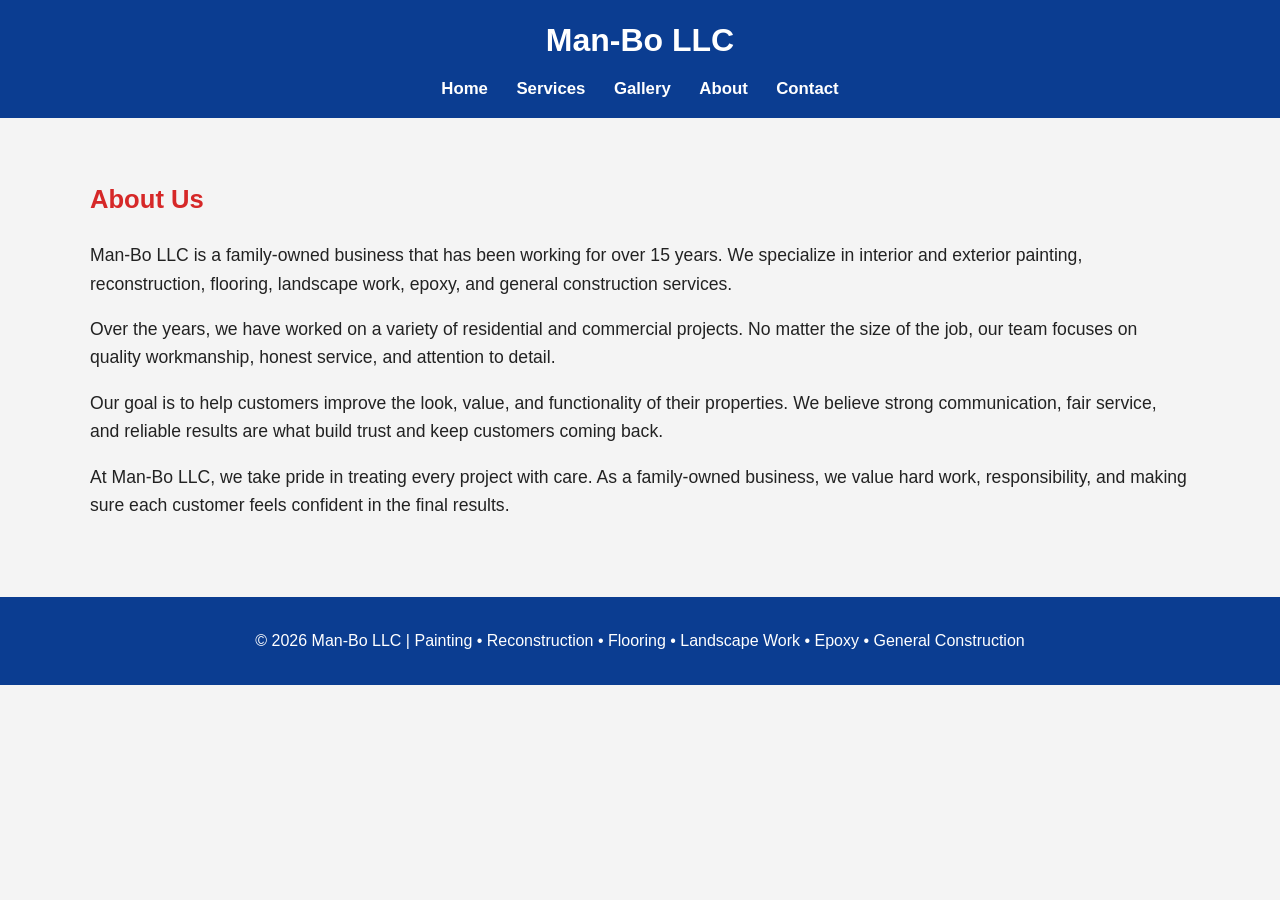
==== about.html @ 94480020 "Add files via upload" ====
<!DOCTYPE html>
<html lang="en">
<head>
  <meta charset="utf-8">
  <meta name="viewport" content="width=device-width, initial-scale=1.0">
  <title>Man-Bo LLC | About</title>
  <meta name="description" content="Learn more about Man-Bo LLC, a family-owned business with over 15 years of experience in painting, reconstruction, flooring, landscape work, epoxy, and general construction.">
  <link rel="stylesheet" href="style.css">
</head>
<body>
  <header>
    <div class="container">
      <h1>Man-Bo LLC</h1>
      <nav>
        <ul>
          <li><a href="index.html">Home</a></li>
          <li><a href="services.html">Services</a></li>
          <li><a href="gallery.html">Gallery</a></li>
          <li><a href="about.html">About</a></li>
          <li><a href="contact.html">Contact</a></li>
        </ul>
      </nav>
    </div>
  </header>

  <main class="container">
    <h2>About Us</h2>

    <p>
      Man-Bo LLC is a family-owned business that has been working for over 15 years.
      We specialize in interior and exterior painting, reconstruction, flooring,
      landscape work, epoxy, and general construction services.
    </p>

    <p>
      Over the years, we have worked on a variety of residential and commercial
      projects. No matter the size of the job, our team focuses on quality
      workmanship, honest service, and attention to detail.
    </p>

    <p>
      Our goal is to help customers improve the look, value, and functionality of
      their properties. We believe strong communication, fair service, and reliable
      results are what build trust and keep customers coming back.
    </p>

    <p>
      At Man-Bo LLC, we take pride in treating every project with care. As a
      family-owned business, we value hard work, responsibility, and making sure
      each customer feels confident in the final results.
    </p>
  </main>

  <footer>
    <p>&copy; 2026 Man-Bo LLC | Painting • Reconstruction • Flooring • Landscape Work • Epoxy • General Construction</p>
  </footer>
</body>
</html>
---- style.css ----
* {
  box-sizing: border-box;
}

body {
  margin: 0;
  font-family: Arial, Helvetica, sans-serif;
  line-height: 1.6;
  background-color: #f4f4f4;
  color: #222222;
}

.container {
  width: 90%;
  max-width: 1100px;
  margin: 0 auto;
}

header {
  background-color: #0b3d91;
  color: #ffffff;
  padding: 15px 0;
  position: sticky;
  top: 0;
  z-index: 1000;
}

header h1 {
  margin: 0;
  text-align: center;
  font-size: 2rem;
}

nav ul {
  list-style: none;
  padding: 0;
  margin: 10px 0 0 0;
  text-align: center;
}

nav li {
  display: inline-block;
  margin: 0 12px;
}

nav a {
  color: #ffffff;
  text-decoration: none;
  font-weight: bold;
  font-size: 1.05rem;
}

nav a:hover {
  color: #ff7a00;
}

.hero {
  background: linear-gradient(rgba(214, 40, 40, 0.75), rgba(0, 0, 0, 0.6)),
    url("https://images.unsplash.com/photo-1500382017468-9049fed747ef?auto=format&fit=crop&w=1400&q=80")
    center/cover no-repeat;
  color: #ffffff;
  text-align: center;
  padding: 120px 20px;
}

.hero h2 {
  font-size: 2.6rem;
  margin-bottom: 15px;
}

.hero p {
  font-size: 1.2rem;
  max-width: 750px;
  margin: 0 auto 20px auto;
}

.button {
  display: inline-block;
  background-color: #ff7a00;
  color: #ffffff;
  padding: 14px 24px;
  text-decoration: none;
  border-radius: 6px;
  font-weight: bold;
  font-size: 1.1rem;
  border: none;
  cursor: pointer;
  margin-top: 10px;
}

.button:hover {
  background-color: #d62828;
}

.call-btn {
  display: inline-block;
  margin-top: 12px;
  background-color: #d62828;
  color: #ffffff;
  padding: 10px 18px;
  border-radius: 6px;
  text-decoration: none;
  font-weight: bold;
}

.call-btn:hover {
  background-color: #ff7a00;
}

main {
  padding: 40px 0;
}

main p {
  font-size: 1.1rem;
}

section {
  margin-bottom: 35px;
}

h2,
h3 {
  color: #d62828;
  font-size: 1.6rem;
}

.service-grid {
  display: grid;
  grid-template-columns: repeat(auto-fit, minmax(240px, 1fr));
  gap: 20px;
}

.card {
  background: #ffffff;
  padding: 20px;
  border-left: 6px solid #ff7a00;
  border-radius: 8px;
  box-shadow: 0 2px 8px rgba(0, 0, 0, 0.1);
  transition: transform 0.2s ease;
}

.card:hover {
  transform: translateY(-5px);
}

.card h4 {
  color: #d62828;
  margin-top: 0;
}

table {
  width: 100%;
  border-collapse: collapse;
  background-color: #ffffff;
  margin-top: 15px;
}

th,
td {
  border: 1px solid #d9d9d9;
  padding: 12px;
  text-align: left;
}

th {
  background-color: #0b3d91;
  color: #ffffff;
}

.gallery-grid {
  display: grid;
  grid-template-columns: repeat(auto-fit, minmax(240px, 1fr));
  gap: 20px;
}

.gallery-item {
  background: #ffffff;
  padding: 15px;
  border-radius: 8px;
  text-align: center;
  box-shadow: 0 2px 8px rgba(0, 0, 0, 0.12);
}

.gallery-item img {
  width: 100%;
  height: 220px;
  object-fit: cover;
  background: #dddddd;
  border-radius: 5px;
}

.contact-info {
  background: #ffffff;
  padding: 20px;
  border-left: 6px solid #ff7a00;
  margin-bottom: 20px;
  border-radius: 8px;
  box-shadow: 0 2px 8px rgba(0, 0, 0, 0.08);
}

.contact-info p {
  margin: 6px 0;
}

.contact-info a {
  color: #d62828;
  text-decoration: none;
  font-weight: bold;
}

.contact-form {
  background: #ffffff;
  padding: 20px;
  border-radius: 8px;
  box-shadow: 0 2px 8px rgba(0, 0, 0, 0.12);
}

.contact-form label {
  display: block;
  margin-top: 12px;
  font-weight: bold;
}

.contact-form input,
.contact-form select,
.contact-form textarea {
  width: 100%;
  padding: 10px;
  margin-top: 5px;
  border: 1px solid #cccccc;
  border-radius: 4px;
  font: inherit;
}

footer {
  background: #0b3d91;
  color: #ffffff;
  text-align: center;
  padding: 15px;
  margin-top: 20px;
}

@media (max-width: 700px) {
  nav li {
    display: block;
    margin: 10px 0;
  }

  .hero {
    padding: 80px 20px;
  }

  .hero h2 {
    font-size: 1.6rem;
  }

  .hero p {
    font-size: 1rem;
  }
}
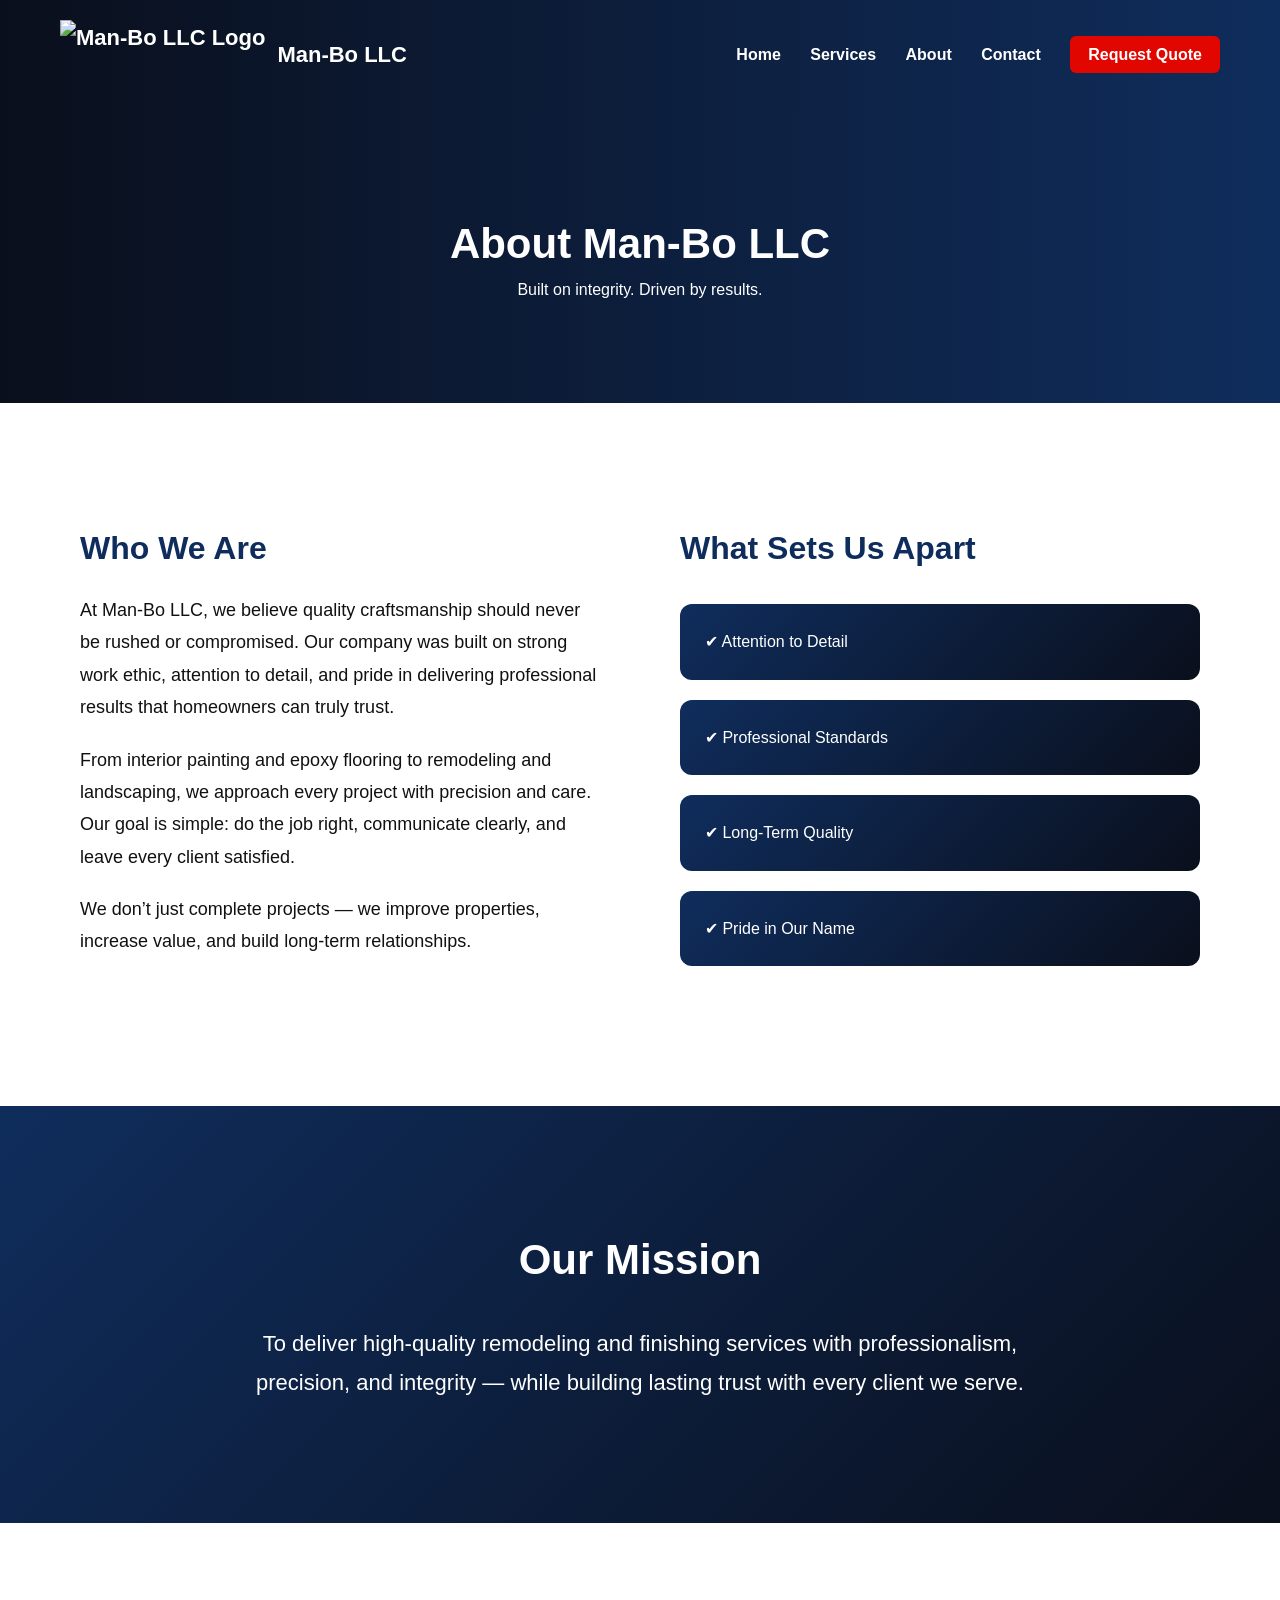
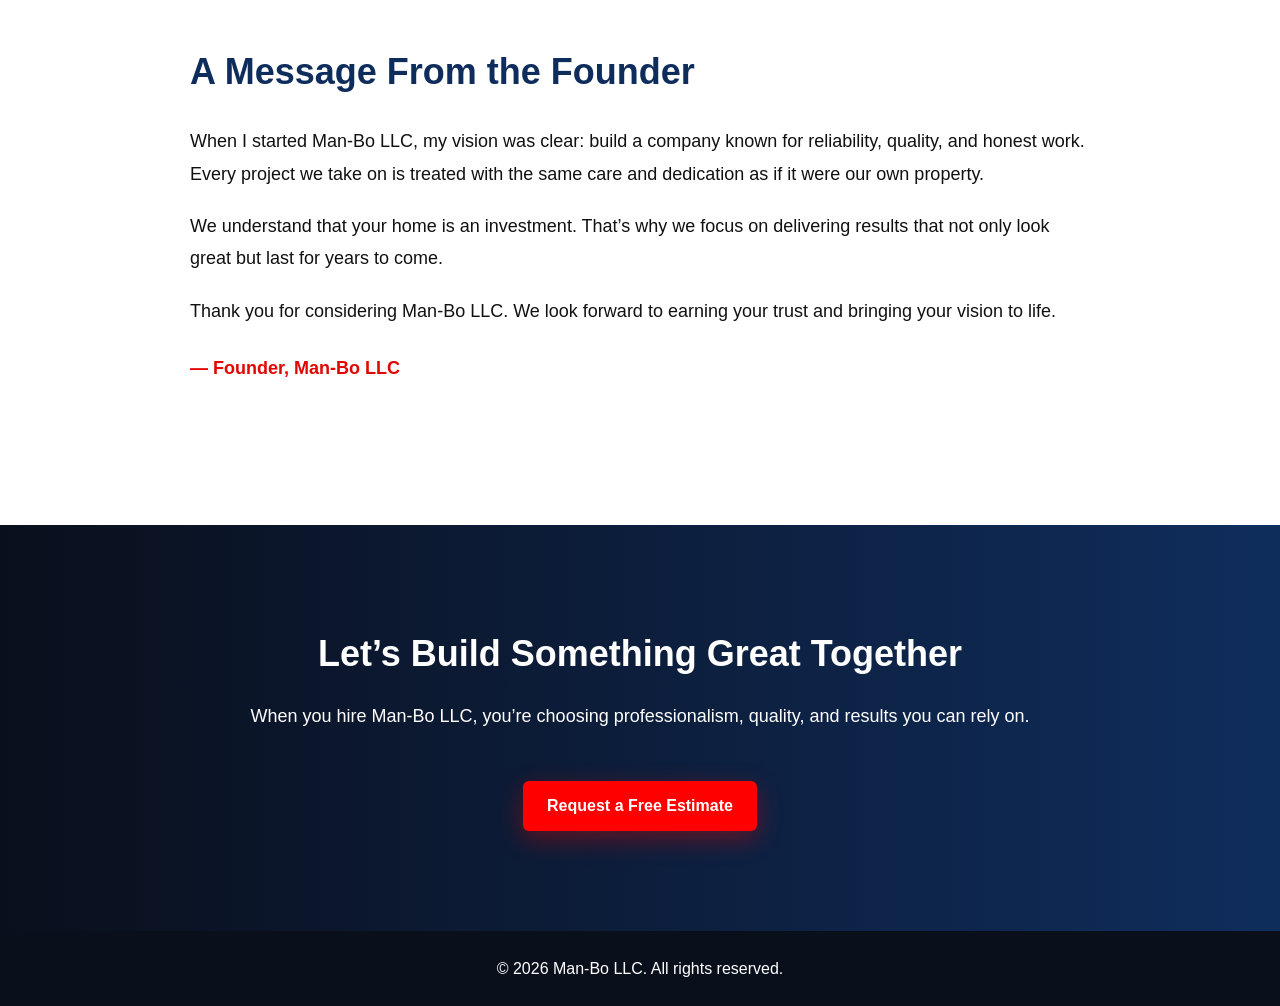
==== commit b9068ec5: "Add files via upload" ====
--- a/about.html
+++ b/about.html
@@ -1,58 +1,151 @@
 <!DOCTYPE html>
-<html lang="en">
+<html>
 <head>
-  <meta charset="utf-8">
-  <meta name="viewport" content="width=device-width, initial-scale=1.0">
-  <title>Man-Bo LLC | About</title>
-  <meta name="description" content="Learn more about Man-Bo LLC, a family-owned business with over 15 years of experience in painting, reconstruction, flooring, landscape work, epoxy, and general construction.">
-  <link rel="stylesheet" href="style.css">
+<title>Man-Bo LLC | About</title>
+
+<meta charset="UTF-8">
+<meta name="description" content="Learn about Man-Bo LLC, our mission, and our commitment to quality painting, epoxy flooring, remodeling, and landscaping services.">
+<meta name="keywords" content="about contractor, painting company, epoxy flooring business, remodeling company">
+
+<link rel="stylesheet" href="style.css">
+
+
+<!-- Google Analytics -->
+<script async src="https://www.googletagmanager.com/gtag/js?id=G-MY1WPGD4RC"></script>
+<script>
+  window.dataLayer = window.dataLayer || [];
+  function gtag(){dataLayer.push(arguments);}
+  gtag('js', new Date());
+  gtag('config', 'G-MY1WPGD4RC');
+</script>
 </head>
+
 <body>
-  <header>
-    <div class="container">
-      <h1>Man-Bo LLC</h1>
-      <nav>
-        <ul>
-          <li><a href="index.html">Home</a></li>
-          <li><a href="services.html">Services</a></li>
-          <li><a href="gallery.html">Gallery</a></li>
-          <li><a href="about.html">About</a></li>
-          <li><a href="contact.html">Contact</a></li>
-        </ul>
-      </nav>
-    </div>
-  </header>
 
-  <main class="container">
-    <h2>About Us</h2>
+<header>
+    <div class="logo">
+    <img src="images/logo.png" alt="Man-Bo LLC Logo" class="logo-img">
+    Man-Bo LLC
+</div>
+    <nav>
+        <a href="index.html">Home</a>
+        <a href="services.html">Services</a>
+        <a href="about.html">About</a>
+        <a href="contact.html">Contact</a>
+        <a href="contact.html" class="quote-btn">Request Quote</a>
+    </nav>
+</header>
 
-    <p>
-      Man-Bo LLC is a family-owned business that has been working for over 15 years.
-      We specialize in interior and exterior painting, reconstruction, flooring,
-      landscape work, epoxy, and general construction services.
-    </p>
+<main>
 
-    <p>
-      Over the years, we have worked on a variety of residential and commercial
-      projects. No matter the size of the job, our team focuses on quality
-      workmanship, honest service, and attention to detail.
-    </p>
+<section class="contact-hero fade-in">
+<h1>About Man-Bo LLC</h1>
+<p>Built on integrity. Driven by results.</p>
+</section>
 
-    <p>
-      Our goal is to help customers improve the look, value, and functionality of
-      their properties. We believe strong communication, fair service, and reliable
-      results are what build trust and keep customers coming back.
-    </p>
+<section class="about-main fade-in">
 
-    <p>
-      At Man-Bo LLC, we take pride in treating every project with care. As a
-      family-owned business, we value hard work, responsibility, and making sure
-      each customer feels confident in the final results.
-    </p>
-  </main>
+<div class="about-content">
+<h2>Who We Are</h2>
+<p>
+At Man-Bo LLC, we believe quality craftsmanship should never be rushed or compromised.
+Our company was built on strong work ethic, attention to detail, and pride in delivering
+professional results that homeowners can truly trust.
+</p>
 
-  <footer>
-    <p>&copy; 2026 Man-Bo LLC | Painting • Reconstruction • Flooring • Landscape Work • Epoxy • General Construction</p>
-  </footer>
+<p>
+From interior painting and epoxy flooring to remodeling and landscaping,
+we approach every project with precision and care. Our goal is simple:
+do the job right, communicate clearly, and leave every client satisfied.
+</p>
+
+<p>
+We don’t just complete projects — we improve properties, increase value,
+and build long-term relationships.
+</p>
+</div>
+
+<div class="about-values">
+<h2>What Sets Us Apart</h2>
+
+<div class="value-box">✔ Attention to Detail</div>
+<div class="value-box">✔ Professional Standards</div>
+<div class="value-box">✔ Long-Term Quality</div>
+<div class="value-box">✔ Pride in Our Name</div>
+
+</div>
+
+</section>
+
+<section class="mission-section fade-in">
+<h2>Our Mission</h2>
+<p>
+To deliver high-quality remodeling and finishing services with professionalism,
+precision, and integrity — while building lasting trust with every client we serve.
+</p>
+</section>
+
+<section class="founder-section fade-in">
+
+
+<div class="founder-content">
+<h2>A Message From the Founder</h2>
+
+<p>
+When I started Man-Bo LLC, my vision was clear: build a company known for reliability,
+quality, and honest work. Every project we take on is treated with the same care and
+dedication as if it were our own property.
+</p>
+
+<p>
+We understand that your home is an investment. That’s why we focus on delivering
+results that not only look great but last for years to come.
+</p>
+
+<p>
+Thank you for considering Man-Bo LLC. We look forward to earning your trust
+and bringing your vision to life.
+</p>
+
+<p class="signature">— Founder, Man-Bo LLC</p>
+</div>
+
+</section>
+
+<section class="about-cta fade-in">
+<h2>Let’s Build Something Great Together</h2>
+<p>When you hire Man-Bo LLC, you’re choosing professionalism, quality, and results you can rely on.</p>
+<a href="contact.html" class="cta">Request a Free Estimate</a>
+</section>
+
+</main>
+
+<footer>
+© 2026 Man-Bo LLC. All rights reserved.
+</footer>
+
+<script>
+const faders = document.querySelectorAll('.fade-in');
+
+const appearOptions = {
+  threshold: 0.2
+};
+
+const appearOnScroll = new IntersectionObserver(function(entries, observer) {
+  entries.forEach(entry => {
+    if (!entry.isIntersecting) {
+      return;
+    } else {
+      entry.target.classList.add("appear");
+      observer.unobserve(entry.target);
+    }
+  });
+}, appearOptions);
+
+faders.forEach(fader => {
+  appearOnScroll.observe(fader);
+});
+</script>
+
 </body>
 </html>
--- a/style.css
+++ b/style.css
@@ -1,261 +1,795 @@
+:root {
+  --blue: #0f2d5c;
+  --blue-light: #1e4fa3;
+  --red: #e10600;
+  --dark: #0a0f1c;
+  --light: #f5f7fb;
+}
+
+/* RESET */
 * {
+  margin: 0;
+  padding: 0;
   box-sizing: border-box;
 }
 
 body {
-  margin: 0;
-  font-family: Arial, Helvetica, sans-serif;
+  font-family: 'Segoe UI', sans-serif;
+  background: var(--light);
+  color: #111;
   line-height: 1.6;
-  background-color: #f4f4f4;
-  color: #222222;
-}
-
-.container {
-  width: 90%;
-  max-width: 1100px;
-  margin: 0 auto;
-}
+}
+
+/* ================= HEADER ================= */
 
 header {
-  background-color: #0b3d91;
-  color: #ffffff;
-  padding: 15px 0;
   position: sticky;
   top: 0;
   z-index: 1000;
-}
-
-header h1 {
-  margin: 0;
-  text-align: center;
-  font-size: 2rem;
-}
-
-nav ul {
+  background: linear-gradient(90deg, var(--dark), var(--blue));
+  padding: 20px 60px;
+  display: flex;
+  justify-content: space-between;
+  align-items: center;
+}
+
+.logo {
+  color: white;
+  font-size: 28px;
+  font-weight: 800;
+}
+
+nav a {
+  color: white;
+  text-decoration: none;
+  margin-left: 25px;
+  font-weight: 600;
+  transition: 0.3s;
+}
+
+nav a:hover {
+  color: var(--red);
+}
+
+.quote-btn {
+  background: var(--red);
+  padding: 10px 18px;
+  border-radius: 6px;
+}
+
+.quote-btn:hover {
+  background: #ff2c2c;
+}
+
+/* ================= HERO ================= */
+
+.hero {
+  height: 95vh;
+ }
+
+.hero-text {
+  max-width: 600px;
+}
+
+.hero-text h1 {
+  font-size: 55px;
+  margin-bottom: 20px;
+}
+
+.hero-text p {
+  font-size: 20px;
+  margin-bottom: 30px;
+  color: #d0d6e4;
+}
+
+.cta {
+  display: inline-block;
+  background: var(--red);
+  padding: 16px 32px;
+  border-radius: 6px;
+  text-decoration: none;
+  color: white;
+  font-weight: bold;
+  transition: 0.3s;
+}
+
+.cta:hover {
+  background: var(--blue-light);
+}
+
+/* ================= SERVICES PREVIEW (HOME) ================= */
+
+.services-preview {
+  padding: 100px 80px;
+  display: grid;
+  grid-template-columns: repeat(auto-fit, minmax(260px, 1fr));
+  gap: 40px;
+  background: white;
+}
+
+.preview-card {
+  background: linear-gradient(135deg, var(--blue), var(--dark));
+  color: white;
+  padding: 50px;
+  border-radius: 16px;
+  box-shadow: 0 20px 40px rgba(0,0,0,0.15);
+  transition: 0.3s;
+}
+
+.preview-card:hover {
+  transform: translateY(-12px);
+}
+
+.preview-card h3 {
+  margin-bottom: 15px;
+  font-size: 24px;
+}
+
+/* ================= PAGE HERO ================= */
+
+.page-hero {
+  background: linear-gradient(90deg, var(--dark), var(--blue));
+  color: white;
+  text-align: center;
+  padding: 100px 20px;
+}
+
+.page-hero h1 {
+  font-size: 42px;
+  margin-bottom: 10px;
+}
+
+/* ================= SERVICES PAGE ================= */
+
+.service-row {
+  display: flex;
+  min-height: 500px;
+}
+
+.service-row.reverse {
+  flex-direction: row-reverse;
+}
+
+.service-image {
+  flex: 1;
+  background-size: cover;
+  background-position: center;
+  transition: 0.4s;
+}
+
+.service-image:hover {
+  transform: scale(1.05);
+}
+
+.service-content {
+  flex: 1;
+  padding: 100px 80px;
+  display: flex;
+  flex-direction: column;
+  justify-content: center;
+  background: white;
+}
+
+.service-content h2 {
+  font-size: 34px;
+  margin-bottom: 20px;
+  color: var(--blue);
+}
+
+.service-content p {
+  font-size: 18px;
+  margin-bottom: 25px;
+}
+
+/* ================= ABOUT PAGE ================= */
+
+.about-main {
+  display: flex;
+  gap: 80px;
+  padding: 120px 80px;
+  background: white;
+}
+
+.about-content {
+  flex: 1;
+}
+
+.about-content h2 {
+  font-size: 32px;
+  margin-bottom: 20px;
+  color: var(--blue);
+}
+
+.about-content p {
+  margin-bottom: 20px;
+  font-size: 18px;
+  line-height: 1.8;
+}
+
+.about-values {
+  flex: 1;
+}
+
+.about-values h2 {
+  font-size: 32px;
+  margin-bottom: 30px;
+  color: var(--blue);
+}
+
+.value-box {
+  background: linear-gradient(135deg, var(--blue), var(--dark));
+  color: white;
+  padding: 25px;
+  border-radius: 12px;
+  margin-bottom: 20px;
+  transition: 0.3s;
+}
+
+.value-box:hover {
+  transform: translateY(-8px);
+}
+
+.value-box h3 {
+  margin-bottom: 10px;
+}
+
+/* ABOUT CTA */
+.about-cta {
+  text-align: center;
+  padding: 100px 20px;
+  background: linear-gradient(90deg, var(--dark), var(--blue));
+  color: white;
+}
+
+.about-cta h2 {
+  font-size: 36px;
+  margin-bottom: 20px;
+}
+
+.about-cta p {
+  margin-bottom: 30px;
+  font-size: 18px;
+}
+
+/* ================= CONTACT PAGE ================= */
+
+.contact-hero {
+  background: linear-gradient(90deg, var(--dark), var(--blue));
+  color: white;
+  padding: 100px 20px;
+  text-align: center;
+}
+
+.contact-hero h1 {
+  font-size: 42px;
+}
+
+.contact-section {
+  display: flex;
+  padding: 100px 80px;
+  gap: 60px;
+}
+
+.contact-info {
+  flex: 1;
+}
+
+.contact-info h2 {
+  color: var(--blue);
+  margin-bottom: 20px;
+}
+
+.contact-info p {
+  margin-bottom: 20px;
+  font-size: 18px;
+}
+
+.contact-form {
+  flex: 1;
+  background: white;
+  padding: 50px;
+  border-radius: 16px;
+  box-shadow: 0 25px 60px rgba(0,0,0,0.15);
+}
+
+.contact-form input,
+.contact-form textarea {
+  width: 100%;
+  padding: 14px;
+  margin-bottom: 20px;
+  border-radius: 6px;
+  border: 1px solid #ccc;
+}
+
+.contact-form button {
+  width: 100%;
+  padding: 16px;
+  background: var(--red);
+  border: none;
+  color: white;
+  font-weight: bold;
+  border-radius: 6px;
+}
+
+.contact-form button:hover {
+  background: var(--blue-light);
+}
+
+/* ================= FOOTER ================= */
+
+footer {
+  background: var(--dark);
+  color: white;
+  text-align: center;
+  padding: 25px;
+}/* ================= MISSION SECTION ================= */
+
+.mission-section {
+  background: linear-gradient(135deg, var(--blue), var(--dark));
+  color: white;
+  text-align: center;
+  padding: 120px 60px;
+}
+
+.mission-section h2 {
+  font-size: 42px;
+  margin-bottom: 30px;
+}
+
+.mission-section p {
+  max-width: 800px;
+  margin: auto;
+  font-size: 22px;
+  line-height: 1.8;
+}
+
+/* ================= FOUNDER SECTION ================= */
+
+.founder-section {
+  background: white;
+  padding: 120px 80px;
+  display: flex;
+  justify-content: center;
+}
+
+.founder-content {
+  max-width: 900px;
+}
+
+.founder-content h2 {
+  font-size: 36px;
+  margin-bottom: 25px;
+  color: var(--blue);
+}
+
+.founder-content p {
+  margin-bottom: 20px;
+  font-size: 18px;
+  line-height: 1.8;
+}
+
+.signature {
+  margin-top: 30px;
+  font-weight: bold;
+  color: var(--red);
+  font-size: 20px;
+}/* ===== FOUNDER SECTION ===== */
+
+.founder-section {
+  display: flex;
+  gap: 60px;
+  padding: 120px 80px;
+  align-items: center;
+  background: white;
+}
+
+.founder-image {
+  flex: 1;
+  display: flex;
+  justify-content: center;
+}
+
+.founder-image img {
+  width: 300px;
+  border-radius: 50%;
+  box-shadow: 0 20px 50px rgba(0,0,0,0.2);
+}
+
+.founder-content {
+  flex: 2;
+}
+
+.founder-content h2 {
+  font-size: 36px;
+  margin-bottom: 25px;
+  color: var(--blue);
+}
+
+.signature {
+  margin-top: 25px;
+  font-weight: bold;
+  color: var(--red);
+  font-size: 20px;
+}
+
+/* ===== FADE-IN ANIMATION ===== */
+
+.fade-in {
+  opacity: 0;
+  transform: translateY(40px);
+  transition: all 1s ease;
+}
+
+.fade-in.appear {
+  opacity: 1;
+  transform: translateY(0);
+}.preview-card {
+  text-decoration: none;
+  color: inherit;
+}/* Fix popping service text color */
+
+.preview-card h3 {
+  color: #ff5a1f; /* red-orange */
+  font-weight: bold;
+}
+
+.preview-card p {
+  color: #ffffff; /* keep paragraph clean white */
+}.hero-sub {
+  font-size: 20px;
+  margin-bottom: 15px;
+  color: #ffffff;
+}
+
+.hero-extra {
+  font-size: 18px;
+  margin-bottom: 25px;
+  color: #f0f3ff;
+  max-width: 550px;
+}
+
+.hero-highlights {
   list-style: none;
-  padding: 0;
-  margin: 10px 0 0 0;
-  text-align: center;
-}
-
-nav li {
+  margin-bottom: 30px;
+  padding-left: 0;
+}
+
+.hero-highlights li {
+  margin-bottom: 8px;
+  color: #ff7a33;
+  font-weight: 600;
+}
+
+.cta {
+  box-shadow: 0 8px 25px rgba(225, 6, 0, 0.4);
+  transition: 0.3s;
+}
+
+.cta:hover {
+  transform: translateY(-3px);
+}/* VIDEO HERO */
+
+.hero-video {
+  position: relative;
+  height: 95vh;
+  overflow: hidden;
+  display: flex;
+  align-items: center;
+  justify-content: center;
+  text-align: center;
+  color: white;
+}
+
+.background-video {
+  position: absolute;
+  top: 50%;
+  left: 50%;
+  min-width: 100%;
+  min-height: 100%;
+  transform: translate(-50%, -50%);
+  object-fit: cover;
+  z-index: -2;
+}
+
+/* HERO SECTION RESET FIX */
+
+.hero {
+    position: relative;
+    width: 100%;
+    height: 100vh;
+    overflow: hidden;
+}
+
+.hero-video {
+    position: absolute;
+    top: 0;
+    left: 0;
+    width: 100vw;
+    height: 100vh;
+    object-fit: cover;
+    z-index: -2;
+}
+
+.hero-overlay {
+    position: absolute;
+    top: 0;
+    left: 0;
+    width: 100%;
+    height: 100%;
+    background: rgba(0, 0, 40, 0.6);
+    z-index: -1;
+}
+
+.hero-content {
+    position: relative;
+    z-index: 2;
+    color: white;
+    max-width: 800px;
+    padding: 0 20px;
+    top: 50%;
+    transform: translateY(-50%);
+}
+
+.cta {
+  background: #e10600;
+  padding: 16px 32px;
+  border-radius: 6px;
+  text-decoration: none;
+  color: white;
+  font-weight: bold;
+  transition: 0.3s;
+}
+
+.cta:hover {
+  background: #1e4fa3;
+}/* TABLE SECTION UPGRADE */
+
+.service-table-section {
+  padding: 120px 80px;
+  background: linear-gradient(180deg, #ffffff, #f4f7fc);
+}
+
+.table-title {
+  text-align: center;
+  font-size: 36px;
+  margin-bottom: 50px;
+  color: var(--blue);
+}
+
+.table-wrapper {
+  overflow-x: auto;
+}
+
+.styled-table {
+  width: 100%;
+  border-collapse: collapse;
+  background: white;
+  border-radius: 12px;
+  overflow: hidden;
+  box-shadow: 0 25px 60px rgba(0,0,0,0.1);
+}
+
+.styled-table thead {
+  background: linear-gradient(90deg, var(--dark), var(--blue));
+  color: white;
+}
+
+.styled-table th,
+.styled-table td {
+  padding: 20px;
+  text-align: left;
+}
+
+.styled-table tbody tr {
+  border-bottom: 1px solid #e6eaf2;
+  transition: 0.3s;
+}
+
+.styled-table tbody tr:hover {
+  background: #f1f4fb;
+}
+
+.styled-table tbody tr:last-child {
+  border-bottom: none;
+}.external-link-text {
+  margin-top: 40px;
+  text-align: center;
+  font-size: 16px;
+  color: #444;
+}
+
+.external-link-text a {
+  color: var(--blue);
+  font-weight: 600;
+  text-decoration: none;
+  transition: 0.3s;
+}
+
+.external-link-text a:hover {
+  color: var(--red);
+  text-decoration: underline;
+}
+/* ===== HOME CTA SECTION ===== */
+
+.home-cta {
+  background: linear-gradient(90deg, var(--dark), var(--blue));
+  padding: 100px 20px;
+  text-align: center;
+  color: white;
+}
+
+.home-cta-content {
+  max-width: 800px;
+  margin: auto;
+}
+
+.home-cta h2 {
+  font-size: 38px;
+  margin-bottom: 20px;
+}
+
+.home-cta p {
+  font-size: 20px;
+  margin-bottom: 35px;
+  line-height: 1.8;
+  color: #e0e6ff;
+}
+
+.home-cta .cta-button {
+  font-size: 18px;
+  padding: 18px 40px;
+  box-shadow: 0 15px 40px rgba(225, 6, 0, 0.4);
+}
+
+.home-cta .cta-button:hover {
+  transform: translateY(-4px);
+}
+/* ================= HERO COLOR FIX ================= */
+
+.hero-content h1 {
+  color: #ffffff;
+}
+
+.hero-content h2 {
+  color: #ff4d4d;
+}
+
+.hero-content p {
+  color: #ffffff;
+  font-weight: 500;
+}
+
+/* MAIN HERO BUTTON */
+
+.cta-button {
   display: inline-block;
-  margin: 0 12px;
-}
-
-nav a {
+  background: #ff2c2c;
   color: #ffffff;
+  padding: 16px 36px;
+  border-radius: 8px;
   text-decoration: none;
   font-weight: bold;
-  font-size: 1.05rem;
-}
-
-nav a:hover {
-  color: #ff7a00;
-}
-
-.hero {
-  background: linear-gradient(rgba(214, 40, 40, 0.75), rgba(0, 0, 0, 0.6)),
-    url("https://images.unsplash.com/photo-1500382017468-9049fed747ef?auto=format&fit=crop&w=1400&q=80")
-    center/cover no-repeat;
+  font-size: 16px;
+  box-shadow: 0 12px 30px rgba(255, 44, 44, 0.7);
+  transition: all 0.3s ease;
+}
+
+.cta-button:hover {
+  background: #ff5252;
+  transform: translateY(-4px);
+}
+
+/* ================= CENTER CTA SECTION FIX ================= */
+
+.home-cta {
+  background: linear-gradient(90deg, #0a0f1c, #0f2d5c);
+  padding: 100px 20px;
+  text-align: center;
   color: #ffffff;
-  text-align: center;
-  padding: 120px 20px;
-}
-
-.hero h2 {
-  font-size: 2.6rem;
-  margin-bottom: 15px;
-}
-
-.hero p {
-  font-size: 1.2rem;
-  max-width: 750px;
-  margin: 0 auto 20px auto;
-}
-
-.button {
-  display: inline-block;
-  background-color: #ff7a00;
+}
+
+.home-cta h2 {
+  font-size: 38px;
+  margin-bottom: 20px;
   color: #ffffff;
-  padding: 14px 24px;
-  text-decoration: none;
-  border-radius: 6px;
-  font-weight: bold;
-  font-size: 1.1rem;
-  border: none;
-  cursor: pointer;
-  margin-top: 10px;
-}
-
-.button:hover {
-  background-color: #d62828;
-}
-
-.call-btn {
-  display: inline-block;
-  margin-top: 12px;
-  background-color: #d62828;
+}
+
+.home-cta p {
+  font-size: 20px;
+  margin-bottom: 35px;
   color: #ffffff;
-  padding: 10px 18px;
-  border-radius: 6px;
-  text-decoration: none;
-  font-weight: bold;
-}
-
-.call-btn:hover {
-  background-color: #ff7a00;
-}
-
-main {
-  padding: 40px 0;
-}
-
-main p {
-  font-size: 1.1rem;
-}
-
-section {
-  margin-bottom: 35px;
-}
-
-h2,
-h3 {
-  color: #d62828;
-  font-size: 1.6rem;
-}
-
-.service-grid {
-  display: grid;
-  grid-template-columns: repeat(auto-fit, minmax(240px, 1fr));
-  gap: 20px;
-}
-
-.card {
-  background: #ffffff;
-  padding: 20px;
-  border-left: 6px solid #ff7a00;
-  border-radius: 8px;
-  box-shadow: 0 2px 8px rgba(0, 0, 0, 0.1);
-  transition: transform 0.2s ease;
-}
-
-.card:hover {
-  transform: translateY(-5px);
-}
-
-.card h4 {
-  color: #d62828;
-  margin-top: 0;
-}
-
-table {
-  width: 100%;
-  border-collapse: collapse;
-  background-color: #ffffff;
-  margin-top: 15px;
-}
-
-th,
-td {
-  border: 1px solid #d9d9d9;
-  padding: 12px;
-  text-align: left;
-}
-
-th {
-  background-color: #0b3d91;
+  line-height: 1.8;
+}
+
+.home-cta .cta-button {
+  background: #ff3b3b;
   color: #ffffff;
-}
-
-.gallery-grid {
-  display: grid;
-  grid-template-columns: repeat(auto-fit, minmax(240px, 1fr));
-  gap: 20px;
-}
-
-.gallery-item {
-  background: #ffffff;
-  padding: 15px;
-  border-radius: 8px;
-  text-align: center;
-  box-shadow: 0 2px 8px rgba(0, 0, 0, 0.12);
-}
-
-.gallery-item img {
-  width: 100%;
-  height: 220px;
-  object-fit: cover;
-  background: #dddddd;
-  border-radius: 5px;
-}
-
-.contact-info {
-  background: #ffffff;
-  padding: 20px;
-  border-left: 6px solid #ff7a00;
-  margin-bottom: 20px;
-  border-radius: 8px;
-  box-shadow: 0 2px 8px rgba(0, 0, 0, 0.08);
-}
-
-.contact-info p {
-  margin: 6px 0;
-}
-
-.contact-info a {
-  color: #d62828;
-  text-decoration: none;
-  font-weight: bold;
-}
-
-.contact-form {
-  background: #ffffff;
-  padding: 20px;
-  border-radius: 8px;
-  box-shadow: 0 2px 8px rgba(0, 0, 0, 0.12);
-}
-
-.contact-form label {
-  display: block;
-  margin-top: 12px;
-  font-weight: bold;
-}
-
-.contact-form input,
-.contact-form select,
-.contact-form textarea {
-  width: 100%;
-  padding: 10px;
-  margin-top: 5px;
-  border: 1px solid #cccccc;
-  border-radius: 4px;
-  font: inherit;
-}
-
-footer {
-  background: #0b3d91;
-  color: #ffffff;
-  text-align: center;
-  padding: 15px;
-  margin-top: 20px;
-}
-
-@media (max-width: 700px) {
-  nav li {
-    display: block;
-    margin: 10px 0;
-  }
-
-  .hero {
-    padding: 80px 20px;
-  }
-
-  .hero h2 {
-    font-size: 1.6rem;
-  }
-
-  .hero p {
-    font-size: 1rem;
-  }
-}
+  font-size: 18px;
+  padding: 18px 40px;
+  box-shadow: 0 15px 40px rgba(255, 59, 59, 0.8);
+}
+
+.home-cta .cta-button:hover {
+  background: #ff5a5a;
+}/* ===== LOGO STYLE ===== */
+
+.logo {
+    display: flex;
+    align-items: center;
+    gap: 12px;
+    font-weight: bold;
+    font-size: 22px;
+    color: white;
+}
+
+.logo-img {
+    height: 45px;
+    width: auto;
+}.logo {
+    display: flex;
+    align-items: center;
+    gap: 12px;
+    font-weight: bold;
+    font-size: 22px;
+    color: white;
+}
+
+.logo-img {
+    height: 70px;
+    width: auto;
+}/* ===== SERVICE IMAGES ===== */
+
+.service-img {
+    width: 100%;
+    max-width: 650px;
+    margin: 25px 0;
+    border-radius: 12px;
+    box-shadow: 0 12px 30px rgba(0, 0, 0, 0.25);
+    transition: 0.3s ease;
+}
+
+.service-img:hover {
+    transform: scale(1.03);
+}
+
+.service-image {
+    flex: 1;
+    min-height: 400px;
+    background-size: cover;
+    background-position: center;
+    background-repeat: no-repeat;
+}
+.service-row {
+    display: flex;
+    align-items: center;
+    gap: 40px;
+    padding: 60px 10%;
+}
+
+.service-row.reverse {
+    flex-direction: row-reverse;
+}
+
+.service-image {
+    flex: 1;
+}
+
+.service-image img {
+    width: 100%;
+    height: auto;
+    border-radius: 10px;
+}
+
+.service-content {
+    flex: 1;
+}
+
+.cta {
+    display: inline-block;
+    margin-top: 20px;
+    padding: 12px 24px;
+    background: red;
+    color: white;
+    text-decoration: none;
+    border-radius: 6px;
+}
